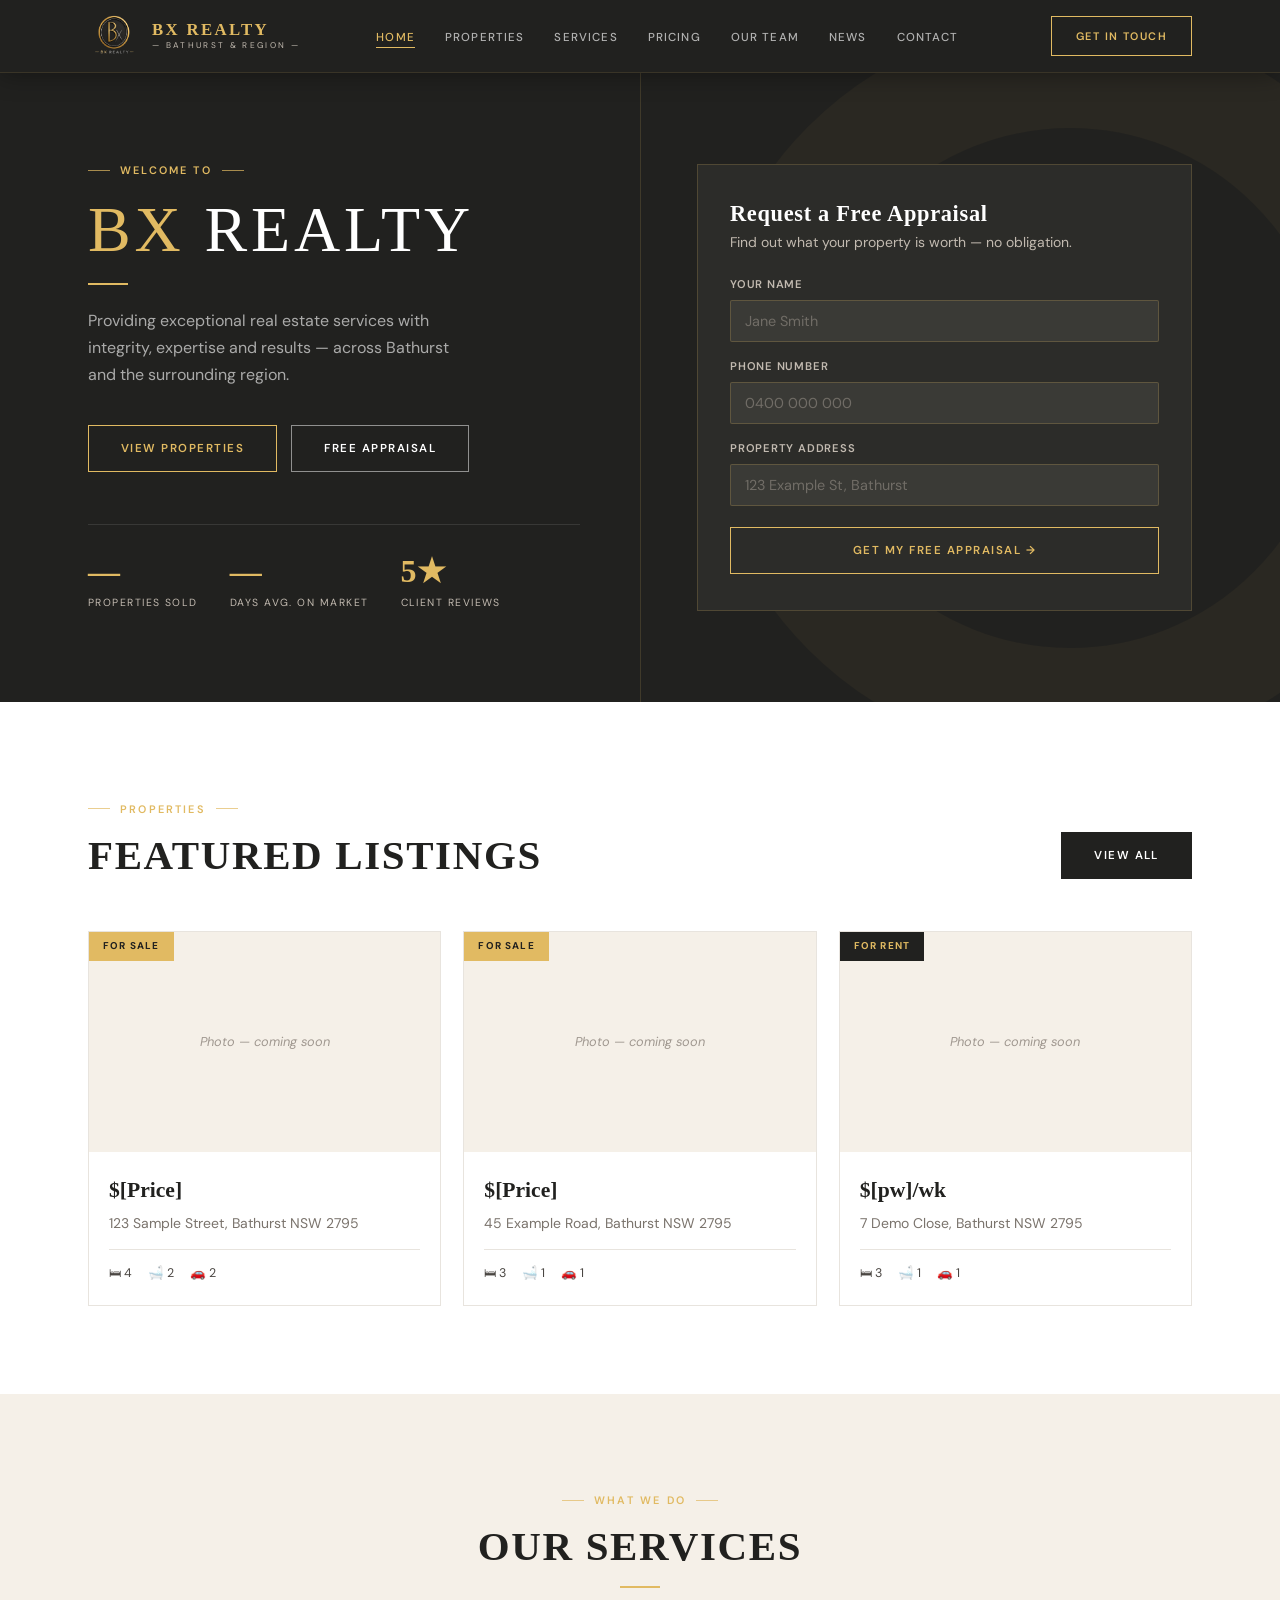
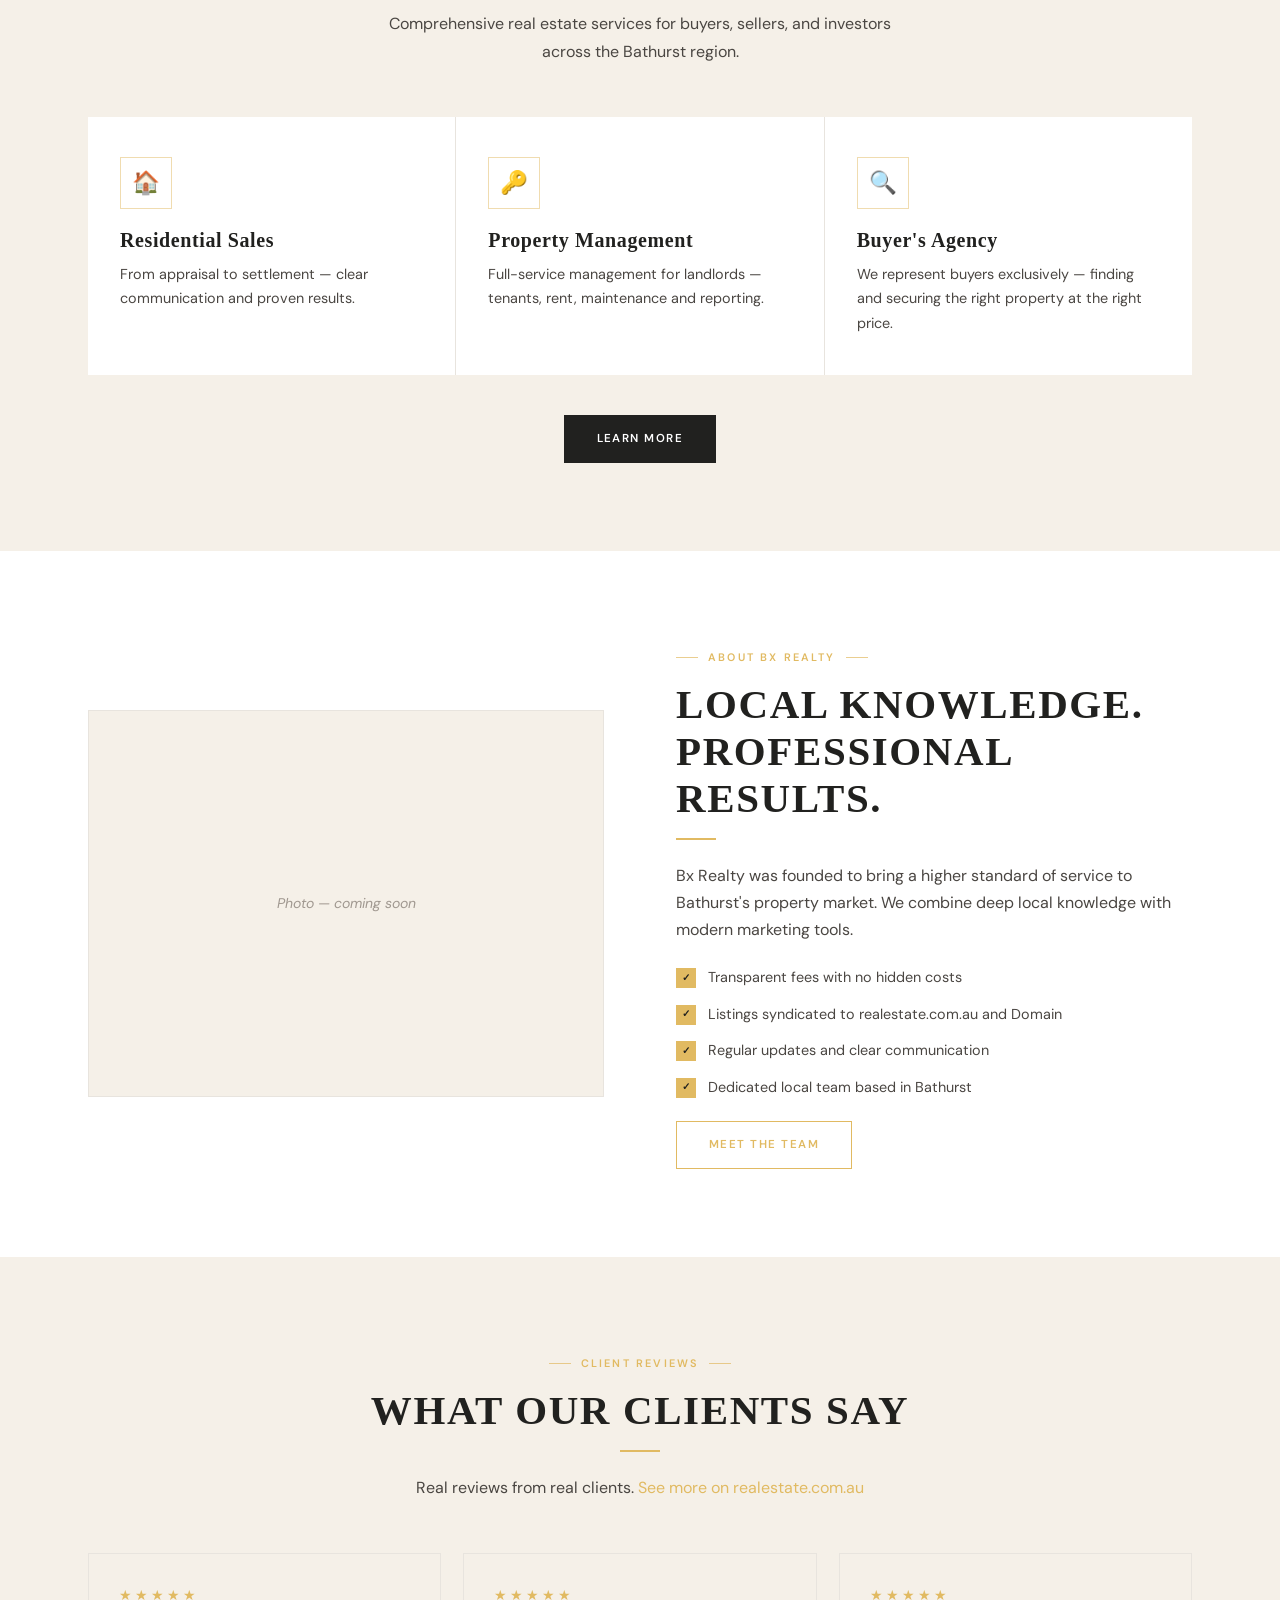
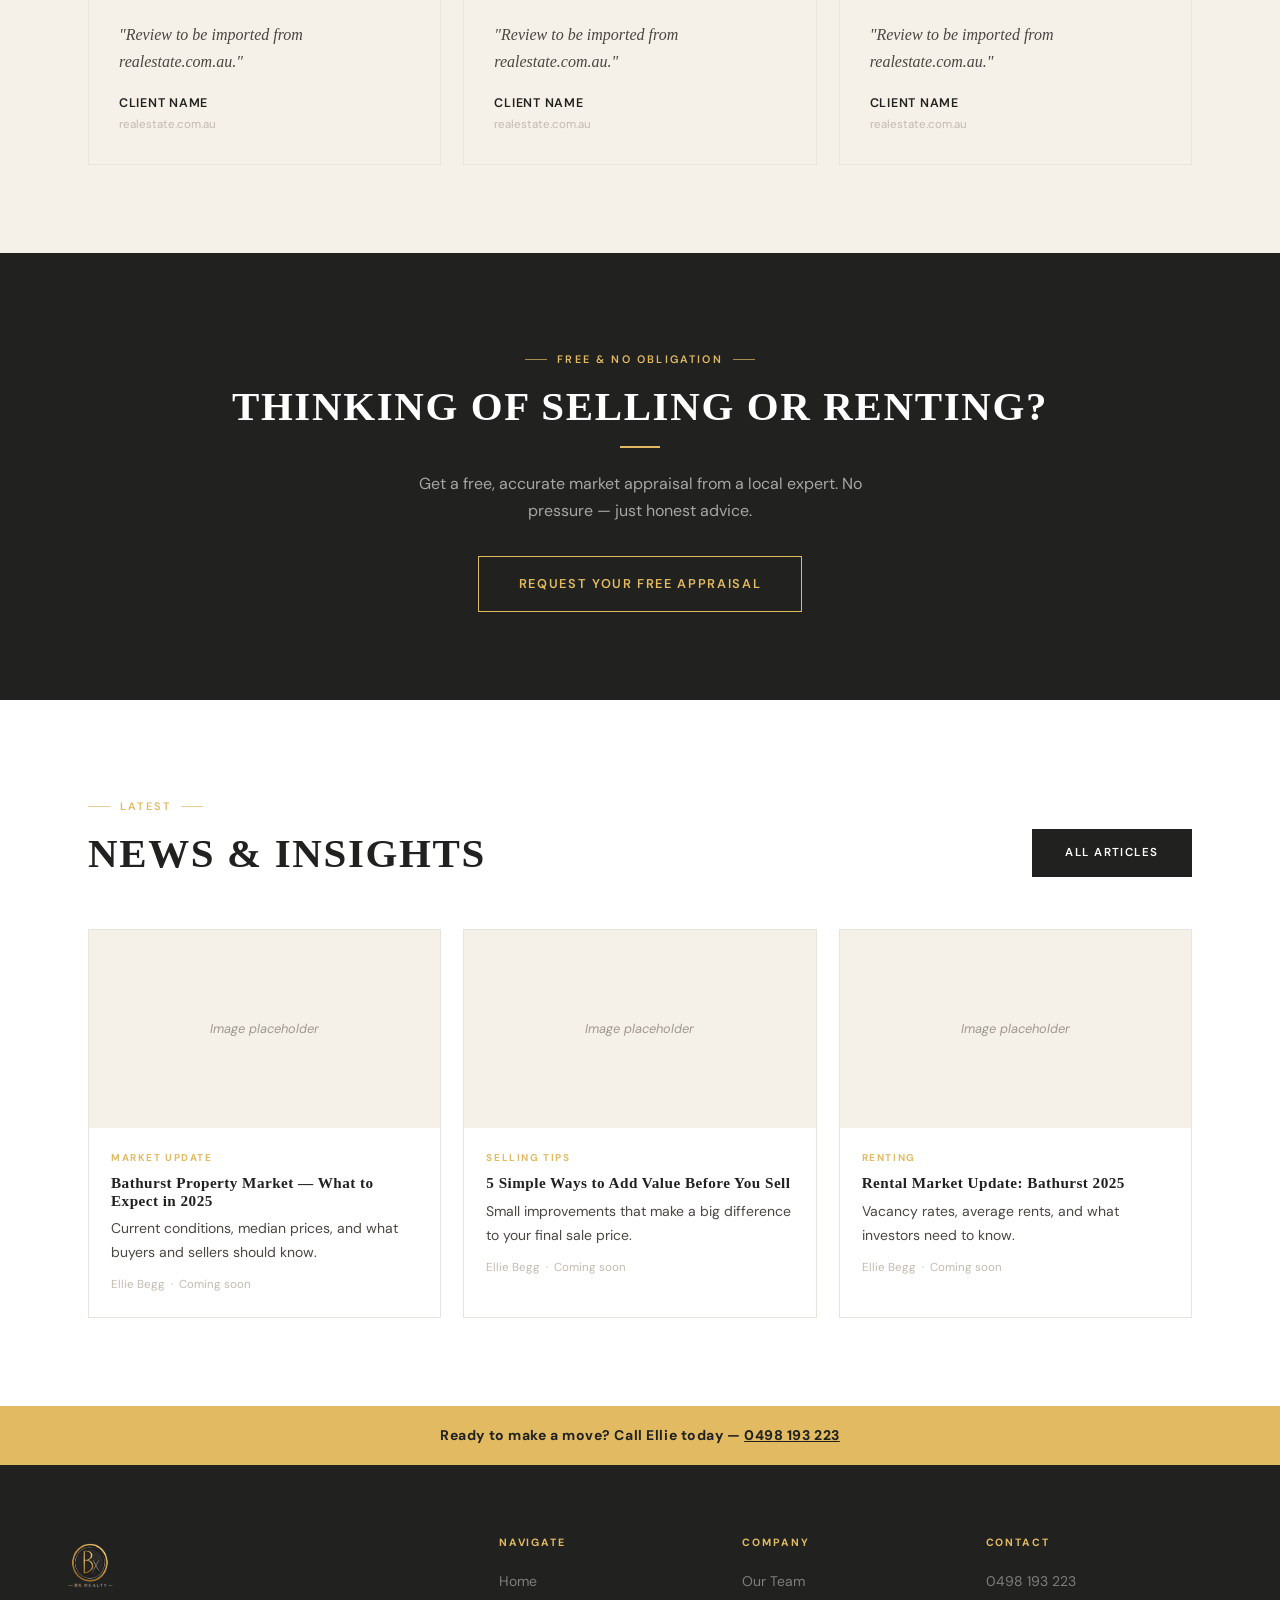
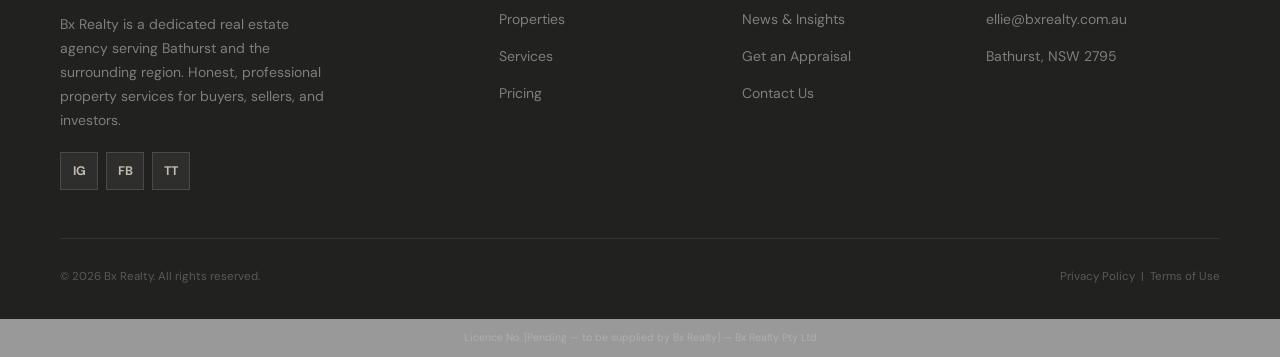
==== index.html @ 663d51fe "Add files via upload" ====
<!DOCTYPE html>
<html lang="en">
<head>
  <meta charset="UTF-8" />
  <meta name="viewport" content="width=device-width, initial-scale=1.0" />
  <title>Bx Realty — Bathurst Real Estate Agents</title>
  <meta name="description" content="Bx Realty — professional real estate agents in Bathurst, NSW. Buy, sell, rent or request a free market appraisal today." />
  <link rel="icon" type="image/png" href="assets/images/bxrealty-logo.png" />
  <link rel="apple-touch-icon" href="assets/images/bxrealty-logo.png" />
  <meta name="theme-color" content="#21211f" />
  <link rel="preconnect" href="https://fonts.googleapis.com" />
  <link href="https://fonts.googleapis.com/css2?family=Cormorant+Garant:ital,wght@0,400;0,500;0,600;0,700;1,400&family=DM+Sans:ital,opsz,wght@0,9..40,400;0,9..40,500;0,9..40,600;0,9..40,700&display=swap" rel="stylesheet" />
  <link rel="stylesheet" href="style.css" />
</head>
<body>

<div id="site-nav"></div>

<!-- ── Hero ──────────────────────────────────────────────────── -->
<section class="hero">
  <div class="hero-inner">
    <div class="hero-text">
      <span class="label" style="--before:none;">Welcome to</span>
      <h1><span style="color:var(--gold)">BX</span> Realty</h1>
      <span class="rule"></span>
      <p>Providing exceptional real estate services with integrity, expertise and results — across Bathurst and the surrounding region.</p>
      <div class="hero-actions">
        <a href="listings.html" class="btn btn-gold">View Properties</a>
        <a href="appraisal.html" class="btn btn-white">Free Appraisal</a>
      </div>
      <div class="hero-stats">
        <div class="hero-stat"><strong>—</strong><span>Properties Sold</span></div>
        <div class="hero-stat"><strong>—</strong><span>Days Avg. on Market</span></div>
        <div class="hero-stat"><strong>5&#9733;</strong><span>Client Reviews</span></div>
      </div>
    </div>
    <div class="hero-aside">
      <div class="hero-card">
        <h3>Request a Free Appraisal</h3>
        <p>Find out what your property is worth — no obligation.</p>
        <div class="fg"><label class="light" for="h-name">Your name</label><input class="fc dark-input" type="text" id="h-name" placeholder="Jane Smith" /></div>
        <div class="fg"><label class="light" for="h-phone">Phone number</label><input class="fc dark-input" type="tel" id="h-phone" placeholder="0400 000 000" /></div>
        <div class="fg"><label class="light" for="h-addr">Property address</label><input class="fc dark-input" type="text" id="h-addr" placeholder="123 Example St, Bathurst" /></div>
        <a href="appraisal.html" class="btn btn-gold" style="width:100%;margin-top:6px;">Get My Free Appraisal &rarr;</a>
      </div>
    </div>
  </div>
</section>

<!-- ── Featured Listings ──────────────────────────────────────── -->
<section class="section">
  <div class="container">
    <div class="sh split">
      <div><span class="label">Properties</span><h2>Featured Listings</h2></div>
      <a href="listings.html" class="btn btn-dark">View All</a>
    </div>
    <!-- NOTE: Replace with live Reapit data once CRM integration is decided -->
    <div class="listing-grid">
      <article class="listing-card"><div class="listing-img"><div class="listing-img-ph">Photo — coming soon</div><span class="badge">For Sale</span></div><div class="listing-body"><div class="listing-price">$[Price]</div><div class="listing-addr">123 Sample Street, Bathurst NSW 2795</div><div class="listing-feats"><span>&#x1F6CF; 4</span><span>&#x1F6C1; 2</span><span>&#x1F697; 2</span></div></div></article>
      <article class="listing-card"><div class="listing-img"><div class="listing-img-ph">Photo — coming soon</div><span class="badge">For Sale</span></div><div class="listing-body"><div class="listing-price">$[Price]</div><div class="listing-addr">45 Example Road, Bathurst NSW 2795</div><div class="listing-feats"><span>&#x1F6CF; 3</span><span>&#x1F6C1; 1</span><span>&#x1F697; 1</span></div></div></article>
      <article class="listing-card"><div class="listing-img"><div class="listing-img-ph">Photo — coming soon</div><span class="badge rent">For Rent</span></div><div class="listing-body"><div class="listing-price">$[pw]/wk</div><div class="listing-addr">7 Demo Close, Bathurst NSW 2795</div><div class="listing-feats"><span>&#x1F6CF; 3</span><span>&#x1F6C1; 1</span><span>&#x1F697; 1</span></div></div></article>
    </div>
  </div>
</section>

<!-- ── Services ───────────────────────────────────────────────── -->
<section class="section section-cream">
  <div class="container">
    <div class="sh center"><span class="label">What We Do</span><h2>Our Services</h2><span class="rule center"></span><p>Comprehensive real estate services for buyers, sellers, and investors across the Bathurst region.</p></div>
    <div class="services-grid">
      <div class="service-card"><div class="service-icon">&#x1F3E0;</div><h3>Residential Sales</h3><p>From appraisal to settlement — clear communication and proven results.</p></div>
      <div class="service-card"><div class="service-icon">&#x1F511;</div><h3>Property Management</h3><p>Full-service management for landlords — tenants, rent, maintenance and reporting.</p></div>
      <div class="service-card"><div class="service-icon">&#x1F50D;</div><h3>Buyer's Agency</h3><p>We represent buyers exclusively — finding and securing the right property at the right price.</p></div>
    </div>
    <div style="text-align:center;margin-top:40px;"><a href="services.html" class="btn btn-dark">Learn More</a></div>
  </div>
</section>

<!-- ── About ──────────────────────────────────────────────────── -->
<section class="section">
  <div class="container">
    <div class="about-grid">
      <div class="about-img-ph">Photo — coming soon</div>
      <div>
        <span class="label">About Bx Realty</span>
        <h2>Local Knowledge. Professional Results.</h2>
        <span class="rule"></span>
        <p>Bx Realty was founded to bring a higher standard of service to Bathurst's property market. We combine deep local knowledge with modern marketing tools.</p>
        <div class="check-list">
          <div class="check-item"><div class="check-icon">&#x2713;</div><span>Transparent fees with no hidden costs</span></div>
          <div class="check-item"><div class="check-icon">&#x2713;</div><span>Listings syndicated to realestate.com.au and Domain</span></div>
          <div class="check-item"><div class="check-icon">&#x2713;</div><span>Regular updates and clear communication</span></div>
          <div class="check-item"><div class="check-icon">&#x2713;</div><span>Dedicated local team based in Bathurst</span></div>
        </div>
        <a href="team.html" class="btn btn-gold">Meet the Team</a>
      </div>
    </div>
  </div>
</section>

<!-- ── Testimonials ───────────────────────────────────────────── -->
<section class="section section-cream">
  <div class="container">
    <div class="sh center"><span class="label">Client Reviews</span><h2>What Our Clients Say</h2><span class="rule center"></span><p>Real reviews from real clients. <a href="https://www.realestate.com.au/agent/ellie-begg-3673016" target="_blank" rel="noopener" style="color:var(--gold);">See more on realestate.com.au</a></p></div>
    <div class="testi-grid">
      <div class="testi-card"><div class="testi-stars">&#9733;&#9733;&#9733;&#9733;&#9733;</div><blockquote>"Review to be imported from realestate.com.au."</blockquote><div class="testi-author">Client Name</div><div class="testi-source">realestate.com.au</div></div>
      <div class="testi-card"><div class="testi-stars">&#9733;&#9733;&#9733;&#9733;&#9733;</div><blockquote>"Review to be imported from realestate.com.au."</blockquote><div class="testi-author">Client Name</div><div class="testi-source">realestate.com.au</div></div>
      <div class="testi-card"><div class="testi-stars">&#9733;&#9733;&#9733;&#9733;&#9733;</div><blockquote>"Review to be imported from realestate.com.au."</blockquote><div class="testi-author">Client Name</div><div class="testi-source">realestate.com.au</div></div>
    </div>
  </div>
</section>

<!-- ── Appraisal CTA ──────────────────────────────────────────── -->
<section class="section section-dark" style="text-align:center;">
  <div class="container">
    <span class="label">Free &amp; No Obligation</span>
    <h2>Thinking of Selling or Renting?</h2>
    <span class="rule center"></span>
    <p style="max-width:500px;margin:0 auto 32px;">Get a free, accurate market appraisal from a local expert. No pressure — just honest advice.</p>
    <a href="appraisal.html" class="btn btn-gold" style="font-size:.8rem;padding:16px 40px;">Request Your Free Appraisal</a>
  </div>
</section>

<!-- ── Blog ───────────────────────────────────────────────────── -->
<section class="section">
  <div class="container">
    <div class="sh split">
      <div><span class="label">Latest</span><h2>News &amp; Insights</h2></div>
      <a href="blog.html" class="btn btn-dark">All Articles</a>
    </div>
    <div class="blog-grid">
      <article class="blog-card"><div class="blog-thumb">Image placeholder</div><div class="blog-body"><span class="blog-tag">Market Update</span><h3>Bathurst Property Market — What to Expect in 2025</h3><p>Current conditions, median prices, and what buyers and sellers should know.</p><div class="blog-meta">Ellie Begg &nbsp;·&nbsp; Coming soon</div></div></article>
      <article class="blog-card"><div class="blog-thumb">Image placeholder</div><div class="blog-body"><span class="blog-tag">Selling Tips</span><h3>5 Simple Ways to Add Value Before You Sell</h3><p>Small improvements that make a big difference to your final sale price.</p><div class="blog-meta">Ellie Begg &nbsp;·&nbsp; Coming soon</div></div></article>
      <article class="blog-card"><div class="blog-thumb">Image placeholder</div><div class="blog-body"><span class="blog-tag">Renting</span><h3>Rental Market Update: Bathurst 2025</h3><p>Vacancy rates, average rents, and what investors need to know.</p><div class="blog-meta">Ellie Begg &nbsp;·&nbsp; Coming soon</div></div></article>
    </div>
  </div>
</section>

<div id="site-footer"></div>
<script src="components.js"></script>
</body>
</html>
---- style.css ----
/* ============================================================
   BX REALTY — Main Stylesheet
   Brand: Black #21211f · Gold #e1ba62 · Silver #c2bab0
   Typography: Cormorant Garant (display) + DM Sans (body)
   ============================================================ */

/* ── Variables ─────────────────────────────────────────────── */
:root {
  --black:        #21211f;
  --black-mid:    #2c2c29;
  --black-light:  #3a3a36;
  --gold:         #e1ba62;
  --gold-light:   #edcc82;
  --gold-pale:    #f7f0df;
  --gold-dim:     rgba(225,186,98,.14);
  --silver:       #c2bab0;
  --silver-light: #d8d2cb;
  --cream:        #f5f0e8;
  --light-grey:   #e8e4de;
  --mid-grey:     #a09890;
  --dark-grey:    #4a4642;
  --white:        #ffffff;
  --text:         #21211f;
  --text-muted:   #7a736c;

  --font-display: 'Cormorant Garant', Georgia, serif;
  --font-body:    'DM Sans', 'Helvetica Neue', Arial, sans-serif;

  --radius-sm: 2px;
  --radius-md: 6px;
  --radius-lg: 10px;

  --shadow-sm: 0 1px 6px rgba(33,33,31,.08);
  --shadow-md: 0 4px 24px rgba(33,33,31,.13);
  --shadow-lg: 0 12px 52px rgba(33,33,31,.20);

  --max-w:     1160px;
  --nav-h:     72px;
}

/* ── Reset ──────────────────────────────────────────────────── */
*, *::before, *::after { box-sizing: border-box; margin: 0; padding: 0; }
html { scroll-behavior: smooth; }
body {
  font-family: var(--font-body);
  font-size: 16px;
  line-height: 1.7;
  color: var(--text);
  background: var(--white);
  -webkit-font-smoothing: antialiased;
}
img { display: block; max-width: 100%; height: auto; }
a { color: inherit; text-decoration: none; }
ul { list-style: none; }
input, select, textarea, button { font-family: inherit; }

/* ── Utility ────────────────────────────────────────────────── */
.container  { max-width: var(--max-w); margin: 0 auto; padding: 0 28px; }
.section    { padding: 88px 28px; }
.section-cream { background: var(--cream); }
.section-dark  { background: var(--black); }
.sr-only { position: absolute; width: 1px; height: 1px; overflow: hidden; clip: rect(0,0,0,0); }

/* ── Typography ─────────────────────────────────────────────── */
h1, h2, h3, h4 {
  font-family: var(--font-display);
  font-weight: 600;
  line-height: 1.15;
  color: var(--black);
  letter-spacing: 0.03em;
}
h1 { font-size: clamp(2.6rem, 5vw, 4rem); font-weight: 500; text-transform: uppercase; letter-spacing: 0.06em; }
h2 { font-size: clamp(1.9rem, 3.2vw, 2.8rem); text-transform: uppercase; letter-spacing: 0.04em; }
h3 { font-size: 1.25rem; }
h4 { font-size: .95rem; font-family: var(--font-body); font-weight: 600; }
p  { color: var(--dark-grey); margin-bottom: 1rem; }
p:last-child { margin-bottom: 0; }

/* Gold rule */
.rule {
  display: block; width: 40px; height: 2px;
  background: var(--gold); margin: 16px 0 22px;
}
.rule.center { margin-left: auto; margin-right: auto; }

/* Section label — e.g. "— OUR MISSION —" */
.label {
  display: inline-flex; align-items: center; gap: 10px;
  font-family: var(--font-body);
  font-size: .68rem; font-weight: 600;
  letter-spacing: .2em; text-transform: uppercase;
  color: var(--gold); margin-bottom: 14px;
}
.label::before, .label::after {
  content: ''; display: block;
  width: 22px; height: 1px;
  background: var(--gold); opacity: .7;
}

/* ── Buttons ────────────────────────────────────────────────── */
.btn {
  display: inline-flex; align-items: center; justify-content: center; gap: 8px;
  padding: 13px 32px;
  font-family: var(--font-body);
  font-size: .72rem; font-weight: 600;
  letter-spacing: .13em; text-transform: uppercase;
  border: 1px solid transparent;
  border-radius: 0;
  cursor: pointer;
  transition: all .22s ease;
  white-space: nowrap;
  text-decoration: none;
}
.btn:active { transform: scale(.98); }

/* Gold outline — primary action */
.btn-gold   { background: transparent; color: var(--gold); border-color: var(--gold); }
.btn-gold:hover { background: var(--gold); color: var(--black); }

/* White outline — on dark backgrounds */
.btn-white  { background: transparent; color: var(--white); border-color: rgba(255,255,255,.5); }
.btn-white:hover { background: rgba(255,255,255,.1); border-color: var(--white); }

/* Dark fill */
.btn-dark   { background: var(--black); color: var(--white); border-color: var(--black); }
.btn-dark:hover { background: var(--black-mid); }

/* Silver ghost */
.btn-ghost  { background: transparent; color: var(--black); border-color: var(--silver); }
.btn-ghost:hover { border-color: var(--gold); color: var(--gold); }

/* ── Navigation ─────────────────────────────────────────────── */
.site-nav {
  position: sticky; top: 0; z-index: 100;
  background: var(--black);
  border-bottom: 1px solid rgba(225,186,98,.12);
  box-shadow: 0 2px 24px rgba(0,0,0,.35);
}
.nav-inner {
  max-width: var(--max-w); margin: 0 auto; padding: 0 28px;
  display: flex; align-items: center; justify-content: space-between;
  height: var(--nav-h);
}

/* Logo */
.nav-logo { display: flex; align-items: center; gap: 12px; }
.nav-logo img {
  height: 52px; width: auto;
}
.nav-logo-words { display: flex; flex-direction: column; line-height: 1; }
.nav-logo-words strong {
  font-family: var(--font-display); font-size: 1.05rem; font-weight: 600;
  color: var(--gold); letter-spacing: .14em; text-transform: uppercase;
}
.nav-logo-words span {
  font-size: .52rem; color: var(--silver); letter-spacing: .28em;
  text-transform: uppercase; margin-top: 3px;
}

/* Links */
.nav-links { display: flex; align-items: center; gap: 30px; }
.nav-links a {
  font-size: .72rem; font-weight: 500;
  color: rgba(255,255,255,.65);
  letter-spacing: .1em; text-transform: uppercase;
  padding-bottom: 2px;
  border-bottom: 1px solid transparent;
  transition: color .2s, border-color .2s;
}
.nav-links a:hover        { color: var(--white); }
.nav-links a.active       { color: var(--gold); border-bottom-color: var(--gold); }
.nav-cta { margin-left: 16px; padding: 10px 24px; font-size: .68rem; }

/* Hamburger */
.nav-burger {
  display: none; flex-direction: column; gap: 5px;
  background: none; border: none; cursor: pointer; padding: 4px;
}
.nav-burger span { display: block; width: 22px; height: 1.5px; background: var(--silver); transition: .3s; }

/* Mobile drawer */
.nav-drawer {
  display: none; flex-direction: column;
  background: var(--black-mid);
  border-top: 1px solid rgba(225,186,98,.1);
}
.nav-drawer.open { display: flex; }
.nav-drawer a {
  padding: 13px 28px; font-size: .72rem; font-weight: 500;
  color: rgba(255,255,255,.65); letter-spacing: .1em; text-transform: uppercase;
  border-bottom: 1px solid rgba(255,255,255,.05);
  transition: color .15s, background .15s;
}
.nav-drawer a:hover { color: var(--gold); background: rgba(225,186,98,.04); }
.nav-drawer-cta { padding: 16px 28px; }
.nav-drawer-cta .btn-gold { width: 100%; justify-content: center; }

/* ── Hero ────────────────────────────────────────────────────── */
.hero {
  background: var(--black);
  position: relative; overflow: hidden;
  min-height: 600px;
  display: flex; align-items: stretch;
}
/* Decorative gold ring — nod to the circular logo mark */
.hero::after {
  content: ''; pointer-events: none;
  position: absolute; right: -160px; top: 50%; transform: translateY(-50%);
  width: 740px; height: 740px; border-radius: 50%;
  border: 110px solid rgba(225,186,98,.045); z-index: 1;
}
.hero-inner {
  position: relative; z-index: 2;
  width: 100%; max-width: var(--max-w); margin: 0 auto;
  padding: 0 28px;
  display: grid; grid-template-columns: 1fr 1fr;
  min-height: 600px; align-items: stretch;
}
.hero-text {
  display: flex; flex-direction: column; justify-content: center;
  padding: 88px 60px 88px 0;
}
.hero-text h1 { color: var(--white); }
.hero-text p  { color: rgba(255,255,255,.62); font-size: 1rem; max-width: 380px; margin-bottom: 36px; }
.hero-actions { display: flex; gap: 14px; flex-wrap: wrap; }
.hero-stats {
  display: flex; gap: 32px;
  margin-top: 52px; padding-top: 30px;
  border-top: 1px solid rgba(255,255,255,.1);
}
.hero-stat strong {
  display: block; font-family: var(--font-display);
  font-size: 2rem; font-weight: 600; color: var(--gold); line-height: 1;
}
.hero-stat span { font-size: .65rem; color: var(--silver); text-transform: uppercase; letter-spacing: .14em; }

/* Appraisal card — right panel */
.hero-aside {
  display: flex; align-items: center;
  padding: 52px 0 52px 56px;
  border-left: 1px solid rgba(225,186,98,.16);
}
.hero-card {
  width: 100%;
  background: var(--black-mid);
  border: 1px solid rgba(225,186,98,.2);
  padding: 36px 32px;
}
.hero-card h3 {
  font-family: var(--font-display); font-size: 1.4rem;
  color: var(--white); letter-spacing: .03em; margin-bottom: 4px;
}
.hero-card > p { font-size: .875rem; color: var(--silver); margin-bottom: 20px; }

/* ── Form ─────────────────────────────────────────────────────── */
.fg { margin-bottom: 15px; }
.fg label { display: block; font-size: .7rem; font-weight: 600; letter-spacing: .07em; text-transform: uppercase; margin-bottom: 6px; }
.fg label.light { color: var(--silver); }
.fg label.dark  { color: var(--black); }
.fc {
  width: 100%; padding: 11px 14px;
  font-size: .9rem; color: var(--text);
  background: var(--white); border: 1px solid var(--light-grey);
  border-radius: var(--radius-sm);
  transition: border-color .2s, box-shadow .2s;
  -webkit-appearance: none; appearance: none;
}
.fc:focus { outline: none; border-color: var(--gold); box-shadow: 0 0 0 3px rgba(225,186,98,.13); }
.fc::placeholder { color: var(--mid-grey); }
textarea.fc { resize: vertical; min-height: 110px; line-height: 1.55; }
select.fc { cursor: pointer; }
.fc.dark-input {
  background: var(--black-light); border-color: rgba(225,186,98,.22);
  color: var(--white);
}
.fc.dark-input::placeholder { color: rgba(194,186,176,.4); }
.fc.dark-input:focus { border-color: var(--gold); }
.form-two { display: grid; grid-template-columns: 1fr 1fr; gap: 14px; }

/* ── Page Header Band ─────────────────────────────────────────── */
.page-band {
  background: var(--black);
  padding: 64px 28px;
  border-bottom: 1px solid rgba(225,186,98,.12);
}
.page-band h1 { color: var(--white); }
.page-band p  { color: rgba(255,255,255,.58); max-width: 560px; font-size: 1.05rem; margin-top: 4px; }

/* ── Listing Cards ─────────────────────────────────────────────── */
.listing-grid { display: grid; grid-template-columns: repeat(3,1fr); gap: 22px; }
.listing-card {
  background: var(--white); border: 1px solid var(--light-grey);
  transition: border-color .25s, box-shadow .25s;
}
.listing-card:hover { border-color: var(--gold); box-shadow: var(--shadow-md); }
.listing-img {
  position: relative; aspect-ratio: 16/10; overflow: hidden;
  background: var(--cream);
}
.listing-img img { width: 100%; height: 100%; object-fit: cover; transition: transform .5s; }
.listing-card:hover .listing-img img { transform: scale(1.04); }
.listing-img-ph {
  width: 100%; height: 100%; display: flex; align-items: center;
  justify-content: center; color: var(--mid-grey); font-size: .8rem; font-style: italic;
}
.badge {
  position: absolute; top: 0; left: 0;
  background: var(--gold); color: var(--black);
  font-size: .62rem; font-weight: 700; letter-spacing: .12em;
  text-transform: uppercase; padding: 6px 14px;
}
.badge.rent { background: var(--black); color: var(--gold); }
.badge.sold { background: var(--silver); color: var(--black); }
.listing-body { padding: 20px; }
.listing-price {
  font-family: var(--font-display); font-size: 1.35rem;
  font-weight: 600; color: var(--black); margin-bottom: 3px;
}
.listing-addr { font-size: .875rem; color: var(--text-muted); margin-bottom: 14px; }
.listing-feats {
  display: flex; gap: 16px; font-size: .78rem; color: var(--dark-grey);
  padding-top: 13px; border-top: 1px solid var(--light-grey);
}

/* ── Services ──────────────────────────────────────────────────── */
/* Hairline grid — matches the dark luxury brand feel */
.services-grid { display: grid; grid-template-columns: repeat(3,1fr); gap: 1px; background: var(--light-grey); }
.service-card {
  background: var(--white); padding: 40px 32px;
  transition: background .25s;
}
.service-card:hover { background: var(--cream); }
.service-icon {
  width: 52px; height: 52px; border: 1px solid rgba(225,186,98,.5);
  display: flex; align-items: center; justify-content: center;
  font-size: 1.4rem; margin-bottom: 20px; color: var(--gold);
}
.service-card h3 { margin-bottom: 10px; }
.service-card p  { font-size: .9rem; }

/* ── About strip ────────────────────────────────────────────────── */
.about-grid { display: grid; grid-template-columns: 1fr 1fr; gap: 72px; align-items: center; }
.about-img-ph {
  background: var(--cream); border: 1px solid var(--light-grey);
  aspect-ratio: 4/3;
  display: flex; align-items: center; justify-content: center;
  color: var(--mid-grey); font-size: .875rem; font-style: italic;
}
.check-list { display: flex; flex-direction: column; gap: 12px; margin: 22px 0; }
.check-item { display: flex; align-items: flex-start; gap: 12px; font-size: .9rem; color: var(--dark-grey); }
.check-icon {
  width: 20px; height: 20px; background: var(--gold); flex-shrink: 0;
  display: flex; align-items: center; justify-content: center;
  font-size: .62rem; color: var(--black); font-weight: 700; margin-top: 3px;
}

/* ── Testimonials ───────────────────────────────────────────────── */
.testi-grid { display: grid; grid-template-columns: repeat(3,1fr); gap: 22px; }
.testi-card {
  padding: 30px; border: 1px solid var(--light-grey);
  transition: border-color .25s;
}
.testi-card:hover { border-color: var(--gold); }
.testi-stars { color: var(--gold); font-size: .85rem; letter-spacing: 3px; margin-bottom: 14px; }
.testi-card blockquote {
  font-family: var(--font-display); font-style: italic;
  font-size: 1rem; color: var(--dark-grey); line-height: 1.7; margin-bottom: 18px;
}
.testi-author { font-size: .78rem; font-weight: 600; color: var(--black); letter-spacing: .06em; text-transform: uppercase; }
.testi-source { font-size: .72rem; color: var(--silver); }

/* ── Team ───────────────────────────────────────────────────────── */
.team-grid { display: grid; grid-template-columns: repeat(3,1fr); gap: 22px; }
.team-card {
  background: var(--white); padding: 36px 28px; text-align: center;
  border: 1px solid var(--light-grey);
  transition: border-color .25s, box-shadow .25s;
}
.team-card:hover { border-color: var(--gold); box-shadow: var(--shadow-md); }
.team-avatar {
  width: 92px; height: 92px; border-radius: 50%;
  margin: 0 auto 18px; overflow: hidden;
  border: 2px solid var(--gold); background: var(--cream);
}
.team-avatar-init {
  width: 100%; height: 100%; background: var(--black);
  display: flex; align-items: center; justify-content: center;
  font-family: var(--font-display); font-size: 1.6rem; font-weight: 600; color: var(--gold);
}
.team-card h3 { margin-bottom: 4px; font-size: 1.05rem; }
.team-role {
  font-size: .68rem; font-weight: 600; letter-spacing: .16em;
  text-transform: uppercase; color: var(--gold);
  display: block; margin-bottom: 12px;
}
.team-card > p { font-size: .875rem; margin-bottom: 18px; }
.team-links { display: flex; justify-content: center; gap: 10px; flex-wrap: wrap; }
.team-link {
  font-size: .7rem; font-weight: 600; color: var(--black);
  padding: 7px 14px; border: 1px solid var(--light-grey);
  letter-spacing: .06em; transition: border-color .2s, color .2s;
}
.team-link.call { background: var(--gold); color: var(--black); border-color: var(--gold); }
.team-link.call:hover { background: var(--gold-light); }
.team-link:not(.call):hover { border-color: var(--gold); color: var(--gold); }

/* ── Pricing ────────────────────────────────────────────────────── */
.pricing-grid { display: grid; grid-template-columns: 1fr 1fr; gap: 22px; max-width: 800px; margin: 0 auto; }
.pricing-card { background: var(--white); border: 1px solid var(--light-grey); padding: 40px 32px; }
.pricing-card.featured { border-color: var(--gold); }
.pricing-tag { font-size: .66rem; font-weight: 700; letter-spacing: .18em; text-transform: uppercase; color: var(--gold); margin-bottom: 10px; display: block; }
.pricing-name { font-family: var(--font-display); font-size: 1.5rem; text-transform: uppercase; letter-spacing: .03em; margin-bottom: 24px; }
.pricing-card ul { margin-bottom: 26px; }
.pricing-card li { display: flex; gap: 10px; font-size: .875rem; color: var(--dark-grey); padding: 8px 0; border-bottom: 1px solid var(--light-grey); }
.pricing-card li:last-child { border-bottom: none; }
.tick { color: var(--gold); font-weight: 700; flex-shrink: 0; }

/* ── Appraisal page ─────────────────────────────────────────────── */
.appraisal-layout { display: grid; grid-template-columns: 1fr 1.6fr; gap: 72px; align-items: start; }
.appraisal-steps { margin: 28px 0; }
.a-step { display: flex; gap: 18px; margin-bottom: 28px; }
.step-n {
  width: 36px; height: 36px; background: var(--gold); color: var(--black);
  display: flex; align-items: center; justify-content: center;
  font-weight: 700; font-size: .9rem; flex-shrink: 0;
}
.a-step h4 { margin-bottom: 4px; }
.a-step p  { font-size: .875rem; }
.form-card { background: var(--white); border: 1px solid var(--light-grey); padding: 40px; }

/* ── Contact ────────────────────────────────────────────────────── */
.contact-layout { display: grid; grid-template-columns: 1fr 1.4fr; gap: 64px; align-items: start; }
.c-details { margin: 22px 0; }
.c-item { display: flex; align-items: flex-start; gap: 14px; margin-bottom: 20px; font-size: .9rem; color: var(--dark-grey); }
.c-icon {
  width: 40px; height: 40px; background: var(--black); color: var(--gold);
  display: flex; align-items: center; justify-content: center; flex-shrink: 0; font-size: .95rem;
}
.c-label { font-size: .68rem; font-weight: 600; text-transform: uppercase; letter-spacing: .1em; color: var(--black); margin-bottom: 2px; display: block; }

/* ── Blog cards ─────────────────────────────────────────────────── */
.blog-grid { display: grid; grid-template-columns: repeat(3,1fr); gap: 22px; }
.blog-card { border: 1px solid var(--light-grey); transition: border-color .25s, box-shadow .25s; }
.blog-card:hover { border-color: var(--gold); box-shadow: var(--shadow-md); }
.blog-thumb { aspect-ratio: 16/9; overflow: hidden; background: var(--cream); display: flex; align-items: center; justify-content: center; color: var(--mid-grey); font-style: italic; font-size: .8rem; }
.blog-thumb img { width: 100%; height: 100%; object-fit: cover; transition: transform .5s; }
.blog-card:hover .blog-thumb img { transform: scale(1.04); }
.blog-body { padding: 22px; }
.blog-tag { font-size: .62rem; font-weight: 700; letter-spacing: .16em; text-transform: uppercase; color: var(--gold); margin-bottom: 8px; display: block; }
.blog-card h3 { font-size: .95rem; margin-bottom: 8px; }
.blog-card p  { font-size: .875rem; margin-bottom: 10px; }
.blog-meta { font-size: .72rem; color: var(--silver); }

/* ── Section header helpers ─────────────────────────────────────── */
.sh { margin-bottom: 52px; }
.sh.center { text-align: center; }
.sh.center .rule { margin-left: auto; margin-right: auto; }
.sh.center p { margin: 0 auto; }
.sh.split { display: flex; justify-content: space-between; align-items: flex-end; flex-wrap: wrap; gap: 16px; }
.sh p { font-size: 1rem; color: var(--dark-grey); max-width: 540px; margin-top: 0; }

/* ── Dark section text overrides ────────────────────────────────── */
.section-dark h2 { color: var(--white); }
.section-dark p  { color: rgba(255,255,255,.6); }

/* ── CTA bar ────────────────────────────────────────────────────── */
.cta-bar { background: var(--gold); padding: 18px 28px; text-align: center; }
.cta-bar p { color: var(--black); font-weight: 700; margin: 0; font-size: .875rem; letter-spacing: .04em; }
.cta-bar a { color: var(--black); font-weight: 800; text-decoration: underline; }

/* ── Social links ───────────────────────────────────────────────── */
.social-links { display: flex; gap: 8px; }
.social-link {
  width: 38px; height: 38px;
  background: rgba(255,255,255,.06); border: 1px solid rgba(194,186,176,.2);
  display: flex; align-items: center; justify-content: center;
  font-size: .78rem; font-weight: 700; color: var(--silver);
  transition: background .2s, color .2s, border-color .2s;
}
.social-link:hover { background: var(--gold); color: var(--black); border-color: var(--gold); }

/* ── Footer ─────────────────────────────────────────────────────── */
.site-footer { background: var(--black); padding: 72px 28px 32px; }
.footer-grid {
  max-width: var(--max-w); margin: 0 auto;
  display: grid; grid-template-columns: 2fr 1fr 1fr 1.2fr; gap: 48px;
  padding-bottom: 48px; margin-bottom: 28px;
  border-bottom: 1px solid rgba(225,186,98,.12);
}
.footer-logo img {
  height: 60px; width: auto;
}
.footer-brand p { font-size: .875rem; color: rgba(255,255,255,.42); margin: 16px 0 20px; max-width: 280px; }
.footer-col h4 {
  color: var(--gold); font-size: .66rem; font-weight: 700;
  text-transform: uppercase; letter-spacing: .18em;
  font-family: var(--font-body); margin-bottom: 18px;
}
.footer-col ul { display: flex; flex-direction: column; gap: 10px; }
.footer-col li a { font-size: .875rem; color: rgba(255,255,255,.42); transition: color .2s; }
.footer-col li a:hover { color: var(--gold); }
.footer-bottom {
  max-width: var(--max-w); margin: 0 auto;
  display: flex; justify-content: space-between; align-items: center;
  font-size: .72rem; color: rgba(255,255,255,.25);
  flex-wrap: wrap; gap: 8px;
}
.footer-bottom a { color: rgba(255,255,255,.25); }
.footer-bottom a:hover { color: var(--gold); }
.licence-bar {
  background: rgba(0,0,0,.4); padding: 10px 28px;
  text-align: center; font-size: .66rem; color: rgba(255,255,255,.22);
}

/* ── Responsive ─────────────────────────────────────────────────── */
@media (max-width: 960px) {
  .hero-inner      { grid-template-columns: 1fr; }
  .hero-text       { padding: 64px 24px 0; }
  .hero-aside      { padding: 36px 24px 64px; border-left: none; border-top: 1px solid rgba(225,186,98,.16); }
  .listing-grid    { grid-template-columns: repeat(2,1fr); }
  .team-grid       { grid-template-columns: repeat(2,1fr); }
  .testi-grid      { grid-template-columns: 1fr; }
  .services-grid   { grid-template-columns: repeat(2,1fr); }
  .about-grid      { grid-template-columns: 1fr; gap: 40px; }
  .contact-layout  { grid-template-columns: 1fr; }
  .appraisal-layout{ grid-template-columns: 1fr; }
  .footer-grid     { grid-template-columns: 1fr 1fr; gap: 32px; }
  .nav-links, .nav-cta { display: none; }
  .nav-burger      { display: flex; }
  .pricing-grid    { grid-template-columns: 1fr; max-width: 440px; }
  .blog-grid       { grid-template-columns: repeat(2,1fr); }
}
@media (max-width: 600px) {
  .section         { padding: 60px 20px; }
  .listing-grid    { grid-template-columns: 1fr; }
  .team-grid       { grid-template-columns: 1fr; }
  .services-grid   { grid-template-columns: 1fr; }
  .footer-grid     { grid-template-columns: 1fr; gap: 24px; }
  .form-two        { grid-template-columns: 1fr; }
  .hero-stats      { gap: 20px; flex-wrap: wrap; }
  .blog-grid       { grid-template-columns: 1fr; }
  .footer-bottom   { flex-direction: column; text-align: center; }
}
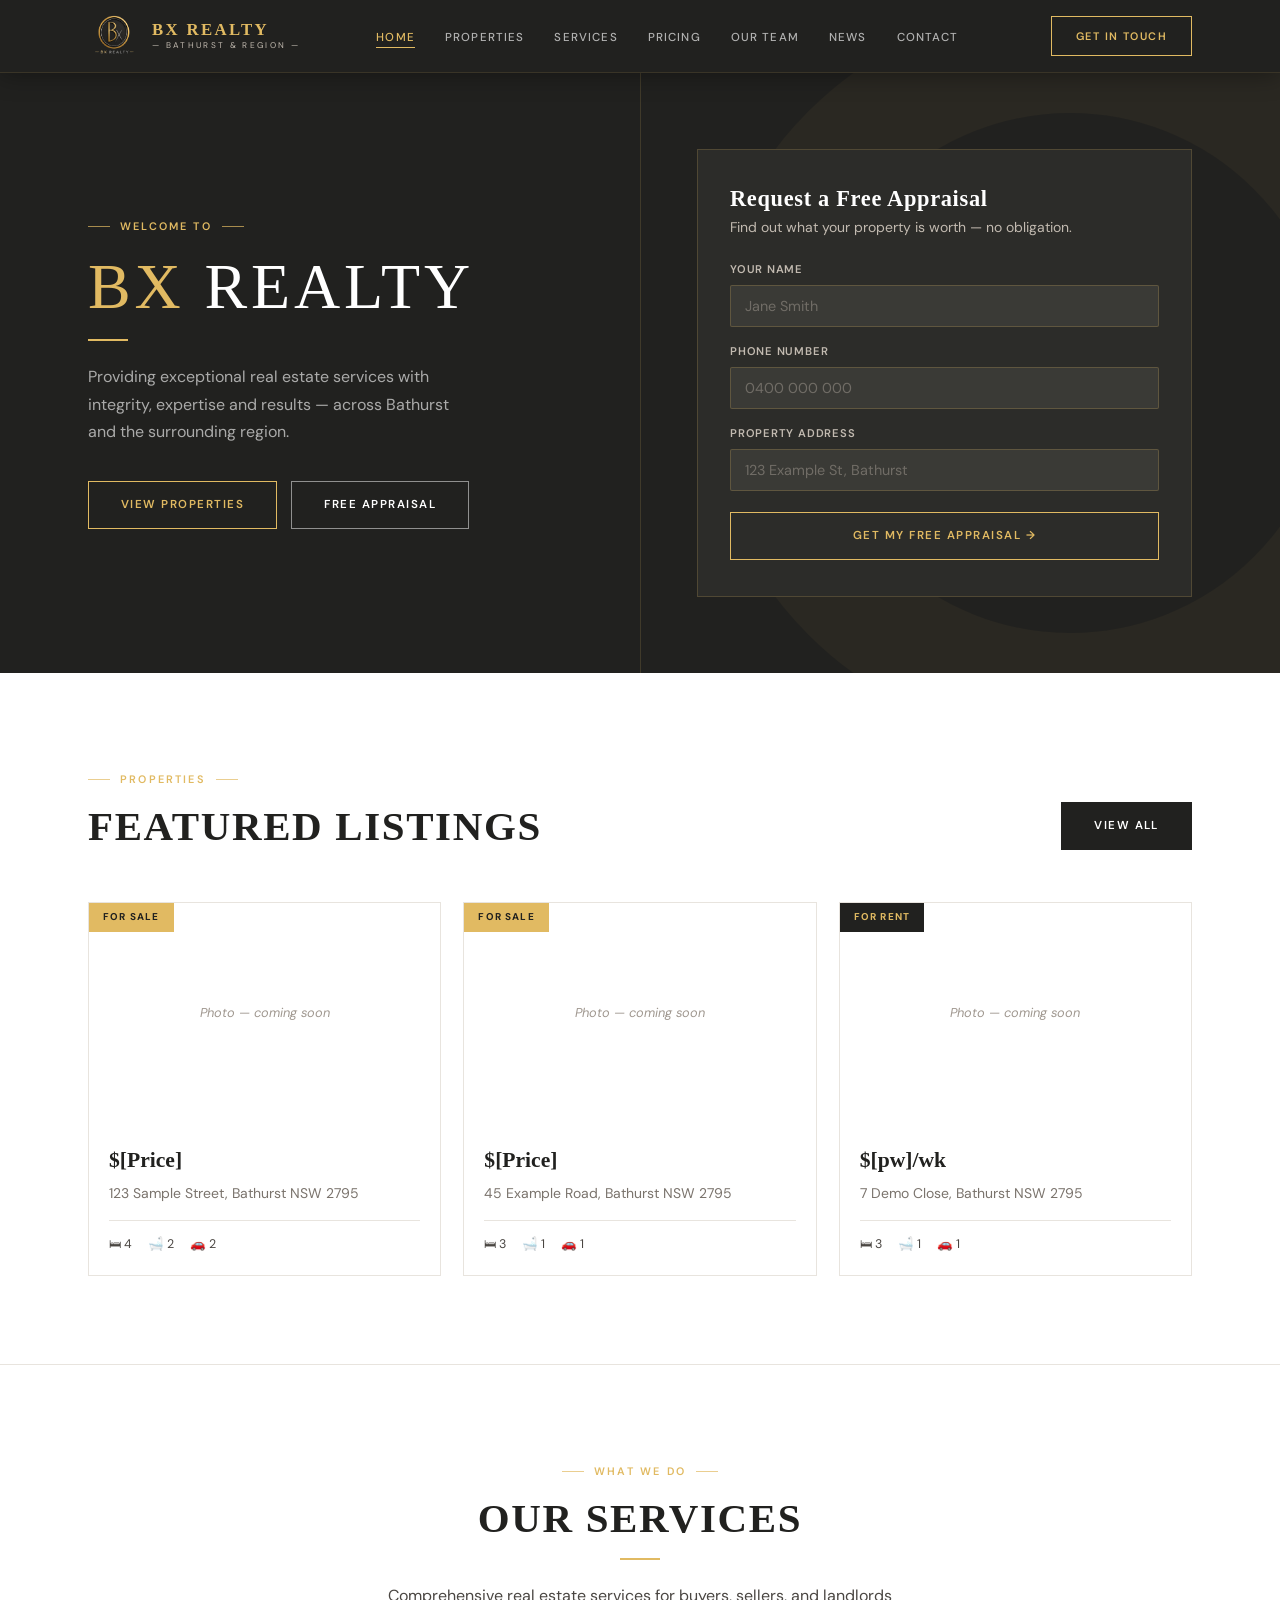
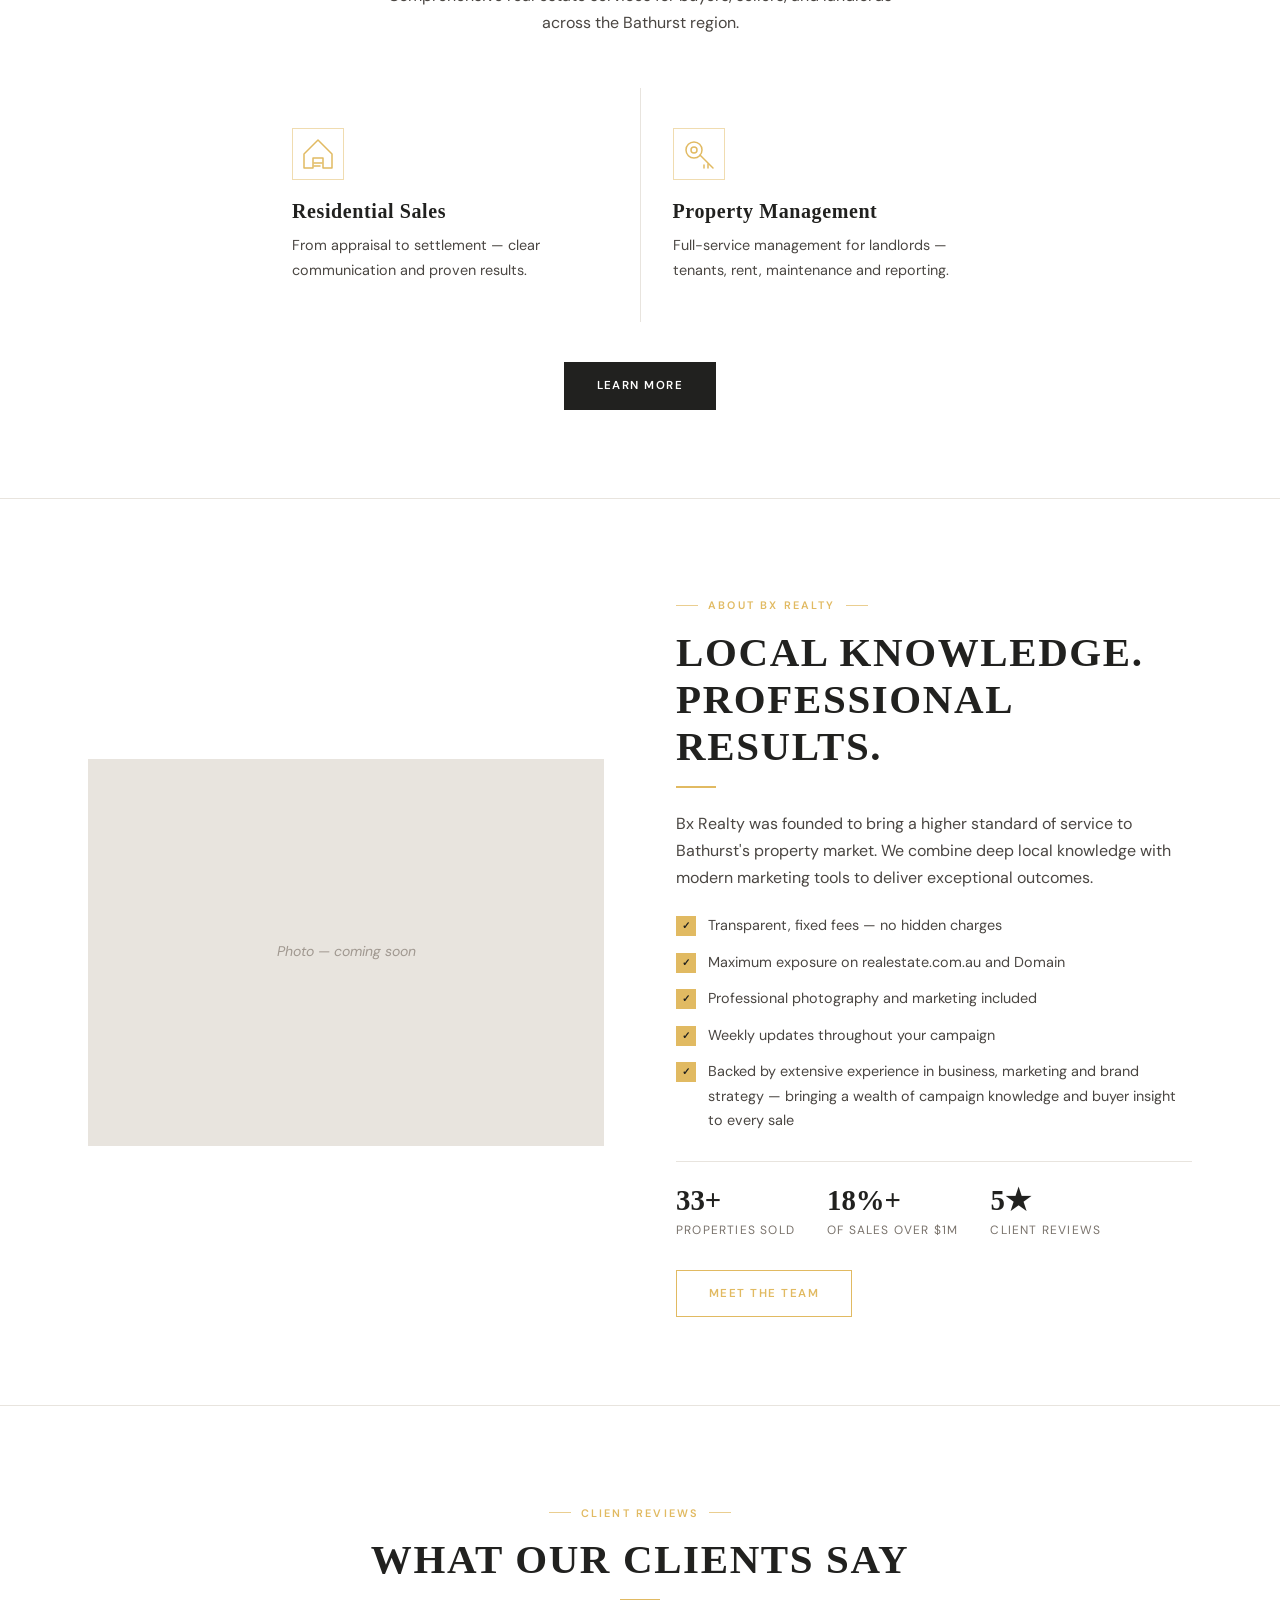
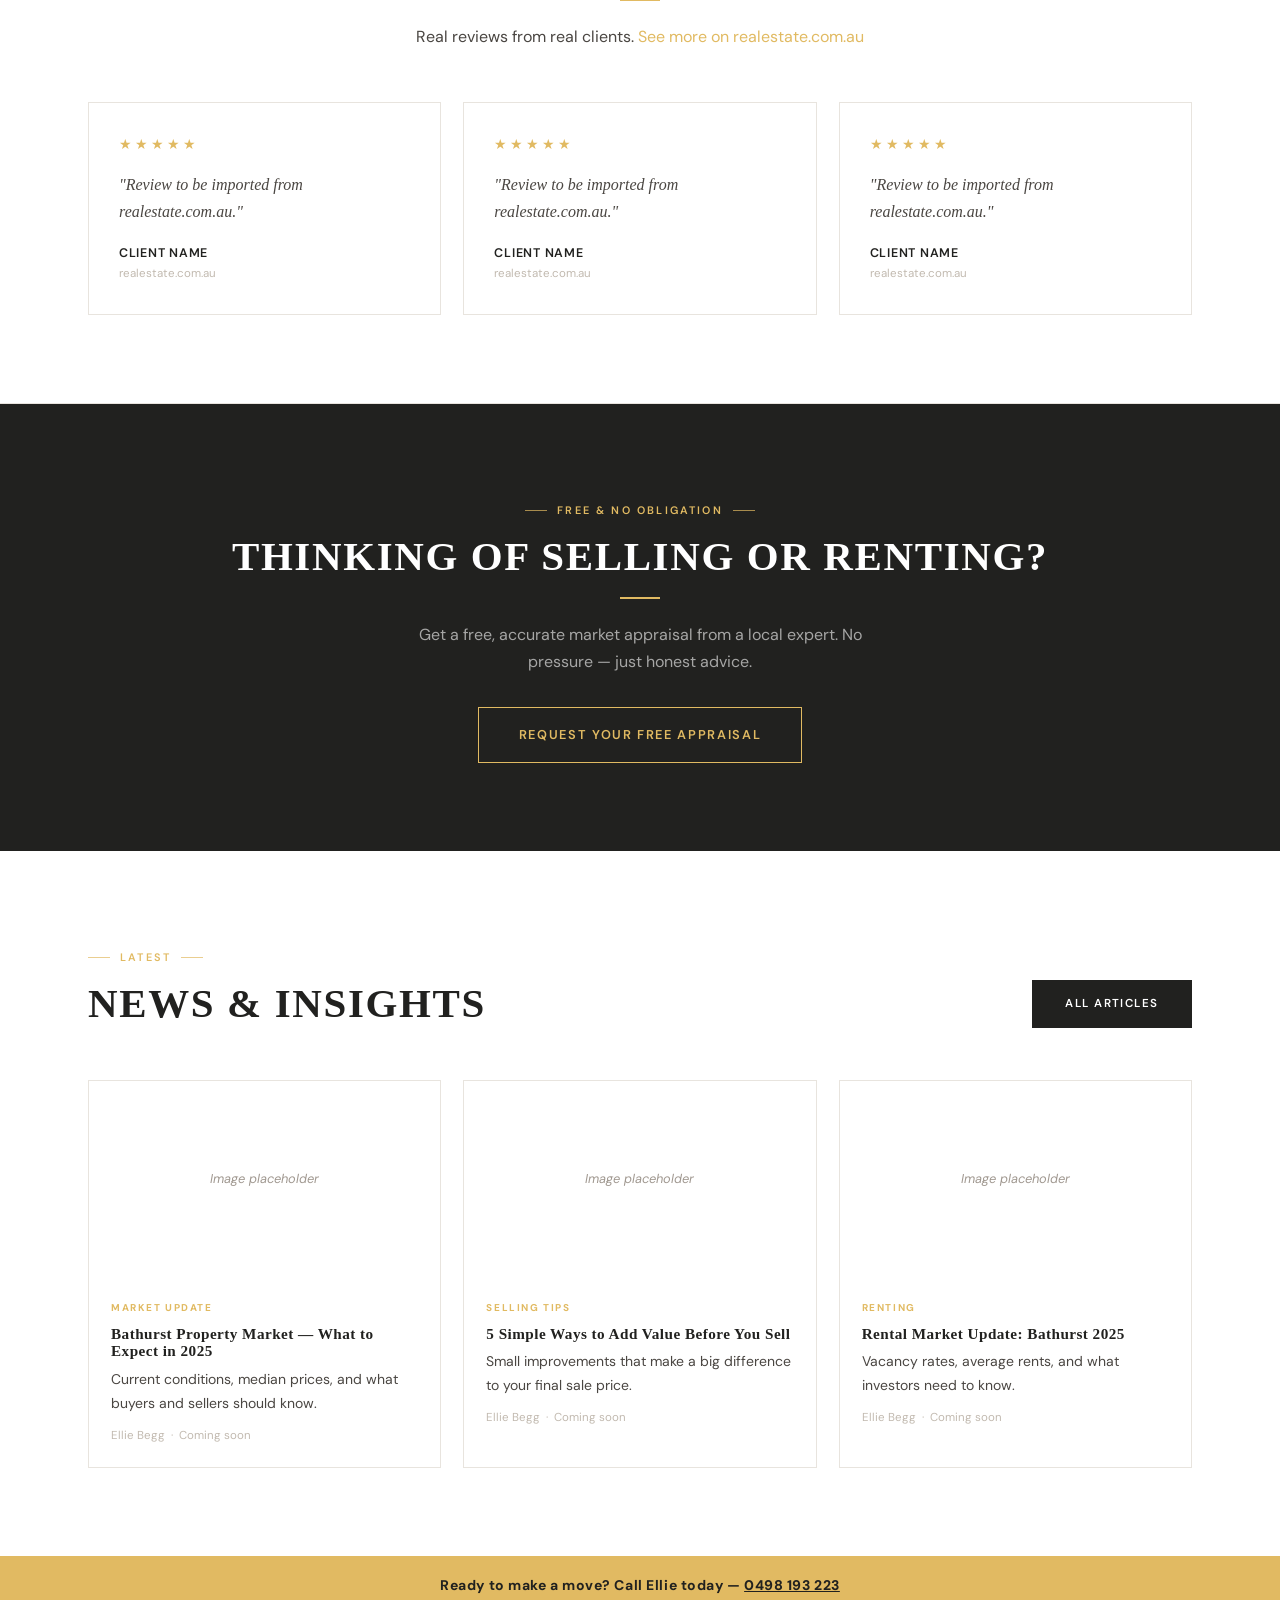
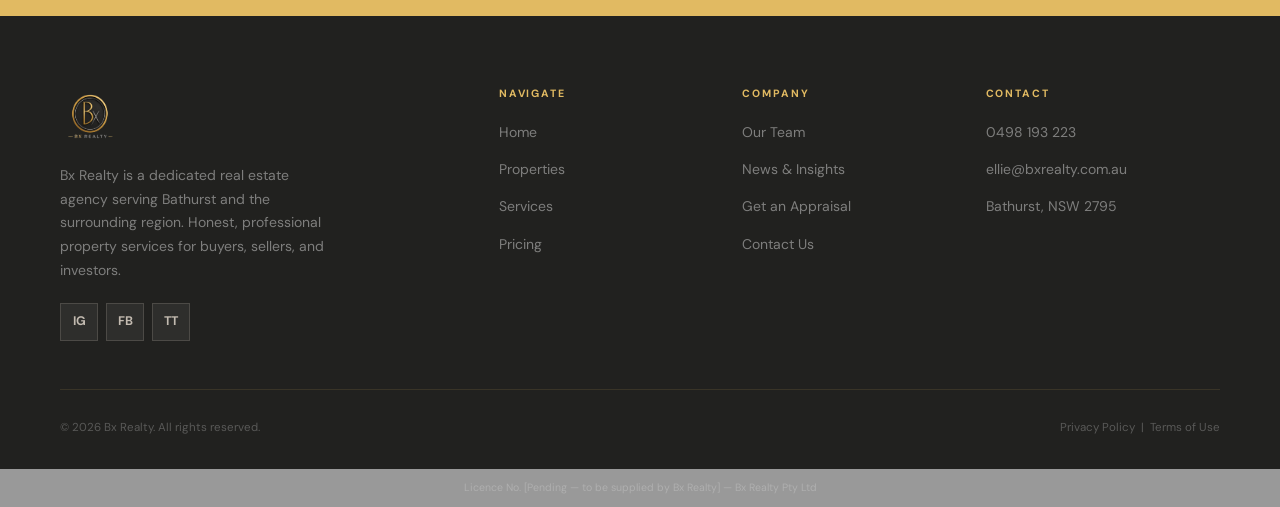
==== commit 995caf8f: "Add files via upload" ====
--- a/index.html
+++ b/index.html
@@ -27,11 +27,6 @@
       <div class="hero-actions">
         <a href="listings.html" class="btn btn-gold">View Properties</a>
         <a href="appraisal.html" class="btn btn-white">Free Appraisal</a>
-      </div>
-      <div class="hero-stats">
-        <div class="hero-stat"><strong>—</strong><span>Properties Sold</span></div>
-        <div class="hero-stat"><strong>—</strong><span>Days Avg. on Market</span></div>
-        <div class="hero-stat"><strong>5&#9733;</strong><span>Client Reviews</span></div>
       </div>
     </div>
     <div class="hero-aside">
@@ -66,11 +61,37 @@
 <!-- ── Services ───────────────────────────────────────────────── -->
 <section class="section section-cream">
   <div class="container">
-    <div class="sh center"><span class="label">What We Do</span><h2>Our Services</h2><span class="rule center"></span><p>Comprehensive real estate services for buyers, sellers, and investors across the Bathurst region.</p></div>
-    <div class="services-grid">
-      <div class="service-card"><div class="service-icon">&#x1F3E0;</div><h3>Residential Sales</h3><p>From appraisal to settlement — clear communication and proven results.</p></div>
-      <div class="service-card"><div class="service-icon">&#x1F511;</div><h3>Property Management</h3><p>Full-service management for landlords — tenants, rent, maintenance and reporting.</p></div>
-      <div class="service-card"><div class="service-icon">&#x1F50D;</div><h3>Buyer's Agency</h3><p>We represent buyers exclusively — finding and securing the right property at the right price.</p></div>
+    <div class="sh center"><span class="label">What We Do</span><h2>Our Services</h2><span class="rule center"></span><p>Comprehensive real estate services for buyers, sellers, and landlords across the Bathurst region.</p></div>
+    <div class="services-grid two-col">
+
+      <!-- Residential Sales — house-agreement style icon -->
+      <div class="service-card">
+        <div class="service-icon">
+          <svg width="36" height="36" viewBox="0 0 36 36" fill="none" xmlns="http://www.w3.org/2000/svg" aria-hidden="true">
+            <path d="M4 18L18 4L32 18V32H23V22H13V32H4V18Z" stroke="#e1ba62" stroke-width="1.5" stroke-linejoin="round"/>
+            <path d="M14 27H22" stroke="#e1ba62" stroke-width="1.5" stroke-linecap="round"/>
+            <path d="M14 30H20" stroke="#e1ba62" stroke-width="1.5" stroke-linecap="round"/>
+          </svg>
+        </div>
+        <h3>Residential Sales</h3>
+        <p>From appraisal to settlement — clear communication and proven results.</p>
+      </div>
+
+      <!-- Property Management — key icon -->
+      <div class="service-card">
+        <div class="service-icon">
+          <svg width="36" height="36" viewBox="0 0 36 36" fill="none" xmlns="http://www.w3.org/2000/svg" aria-hidden="true">
+            <circle cx="13" cy="14" r="8" stroke="#e1ba62" stroke-width="1.5"/>
+            <circle cx="13" cy="14" r="3" stroke="#e1ba62" stroke-width="1.5"/>
+            <path d="M19 19L32 32" stroke="#e1ba62" stroke-width="1.5" stroke-linecap="round"/>
+            <path d="M27 28V32" stroke="#e1ba62" stroke-width="1.5" stroke-linecap="round"/>
+            <path d="M23 29V32" stroke="#e1ba62" stroke-width="1.5" stroke-linecap="round"/>
+          </svg>
+        </div>
+        <h3>Property Management</h3>
+        <p>Full-service management for landlords — tenants, rent, maintenance and reporting.</p>
+      </div>
+
     </div>
     <div style="text-align:center;margin-top:40px;"><a href="services.html" class="btn btn-dark">Learn More</a></div>
   </div>
@@ -85,14 +106,30 @@
         <span class="label">About Bx Realty</span>
         <h2>Local Knowledge. Professional Results.</h2>
         <span class="rule"></span>
-        <p>Bx Realty was founded to bring a higher standard of service to Bathurst's property market. We combine deep local knowledge with modern marketing tools.</p>
+        <p>Bx Realty was founded to bring a higher standard of service to Bathurst's property market. We combine deep local knowledge with modern marketing tools to deliver exceptional outcomes.</p>
         <div class="check-list">
-          <div class="check-item"><div class="check-icon">&#x2713;</div><span>Transparent fees with no hidden costs</span></div>
-          <div class="check-item"><div class="check-icon">&#x2713;</div><span>Listings syndicated to realestate.com.au and Domain</span></div>
-          <div class="check-item"><div class="check-icon">&#x2713;</div><span>Regular updates and clear communication</span></div>
-          <div class="check-item"><div class="check-icon">&#x2713;</div><span>Dedicated local team based in Bathurst</span></div>
+          <div class="check-item"><div class="check-icon">&#x2713;</div><span>Transparent, fixed fees — no hidden charges</span></div>
+          <div class="check-item"><div class="check-icon">&#x2713;</div><span>Maximum exposure on realestate.com.au and Domain</span></div>
+          <div class="check-item"><div class="check-icon">&#x2713;</div><span>Professional photography and marketing included</span></div>
+          <div class="check-item"><div class="check-icon">&#x2713;</div><span>Weekly updates throughout your campaign</span></div>
+          <div class="check-item"><div class="check-icon">&#x2713;</div><span>Backed by extensive experience in business, marketing and brand strategy — bringing a wealth of campaign knowledge and buyer insight to every sale</span></div>
         </div>
-        <a href="team.html" class="btn btn-gold">Meet the Team</a>
+        <!-- Key stats from last 12 months -->
+        <div style="display:flex;gap:32px;margin-top:28px;padding-top:24px;border-top:1px solid var(--light-grey);">
+          <div>
+            <strong style="display:block;font-family:var(--font-display);font-size:1.8rem;font-weight:600;color:var(--black);line-height:1;">33+</strong>
+            <span style="font-size:.75rem;color:var(--text-muted);text-transform:uppercase;letter-spacing:.1em;">Properties Sold</span>
+          </div>
+          <div>
+            <strong style="display:block;font-family:var(--font-display);font-size:1.8rem;font-weight:600;color:var(--black);line-height:1;">18%+</strong>
+            <span style="font-size:.75rem;color:var(--text-muted);text-transform:uppercase;letter-spacing:.1em;">of Sales Over $1M</span>
+          </div>
+          <div>
+            <strong style="display:block;font-family:var(--font-display);font-size:1.8rem;font-weight:600;color:var(--black);line-height:1;">5&#9733;</strong>
+            <span style="font-size:.75rem;color:var(--text-muted);text-transform:uppercase;letter-spacing:.1em;">Client Reviews</span>
+          </div>
+        </div>
+        <a href="team.html" class="btn btn-gold" style="margin-top:28px;">Meet the Team</a>
       </div>
     </div>
   </div>
--- a/style.css
+++ b/style.css
@@ -57,7 +57,11 @@
 /* ── Utility ────────────────────────────────────────────────── */
 .container  { max-width: var(--max-w); margin: 0 auto; padding: 0 28px; }
 .section    { padding: 88px 28px; }
-.section-cream { background: var(--cream); }
+.section-cream {
+  background: var(--white);
+  border-top: 1px solid var(--light-grey);
+  border-bottom: 1px solid var(--light-grey);
+}
 .section-dark  { background: var(--black); }
 .sr-only { position: absolute; width: 1px; height: 1px; overflow: hidden; clip: rect(0,0,0,0); }
 
@@ -295,7 +299,7 @@
 .listing-card:hover { border-color: var(--gold); box-shadow: var(--shadow-md); }
 .listing-img {
   position: relative; aspect-ratio: 16/10; overflow: hidden;
-  background: var(--cream);
+  background: var(--white);
 }
 .listing-img img { width: 100%; height: 100%; object-fit: cover; transition: transform .5s; }
 .listing-card:hover .listing-img img { transform: scale(1.04); }
@@ -325,11 +329,12 @@
 /* ── Services ──────────────────────────────────────────────────── */
 /* Hairline grid — matches the dark luxury brand feel */
 .services-grid { display: grid; grid-template-columns: repeat(3,1fr); gap: 1px; background: var(--light-grey); }
+.services-grid.two-col { grid-template-columns: repeat(2,1fr); max-width: 760px; margin: 0 auto; }
 .service-card {
   background: var(--white); padding: 40px 32px;
   transition: background .25s;
 }
-.service-card:hover { background: var(--cream); }
+.service-card:hover { background: var(--gold-pale); }
 .service-icon {
   width: 52px; height: 52px; border: 1px solid rgba(225,186,98,.5);
   display: flex; align-items: center; justify-content: center;
@@ -341,7 +346,8 @@
 /* ── About strip ────────────────────────────────────────────────── */
 .about-grid { display: grid; grid-template-columns: 1fr 1fr; gap: 72px; align-items: center; }
 .about-img-ph {
-  background: var(--cream); border: 1px solid var(--light-grey);
+  background: var(--light-grey);
+  border: 1px solid var(--light-grey);
   aspect-ratio: 4/3;
   display: flex; align-items: center; justify-content: center;
   color: var(--mid-grey); font-size: .875rem; font-style: italic;
@@ -380,7 +386,7 @@
 .team-avatar {
   width: 92px; height: 92px; border-radius: 50%;
   margin: 0 auto 18px; overflow: hidden;
-  border: 2px solid var(--gold); background: var(--cream);
+  border: 2px solid var(--gold); background: var(--white);
 }
 .team-avatar-init {
   width: 100%; height: 100%; background: var(--black);
@@ -442,7 +448,7 @@
 .blog-grid { display: grid; grid-template-columns: repeat(3,1fr); gap: 22px; }
 .blog-card { border: 1px solid var(--light-grey); transition: border-color .25s, box-shadow .25s; }
 .blog-card:hover { border-color: var(--gold); box-shadow: var(--shadow-md); }
-.blog-thumb { aspect-ratio: 16/9; overflow: hidden; background: var(--cream); display: flex; align-items: center; justify-content: center; color: var(--mid-grey); font-style: italic; font-size: .8rem; }
+.blog-thumb { aspect-ratio: 16/9; overflow: hidden; background: var(--white); display: flex; align-items: center; justify-content: center; color: var(--mid-grey); font-style: italic; font-size: .8rem; }
 .blog-thumb img { width: 100%; height: 100%; object-fit: cover; transition: transform .5s; }
 .blog-card:hover .blog-thumb img { transform: scale(1.04); }
 .blog-body { padding: 22px; }
